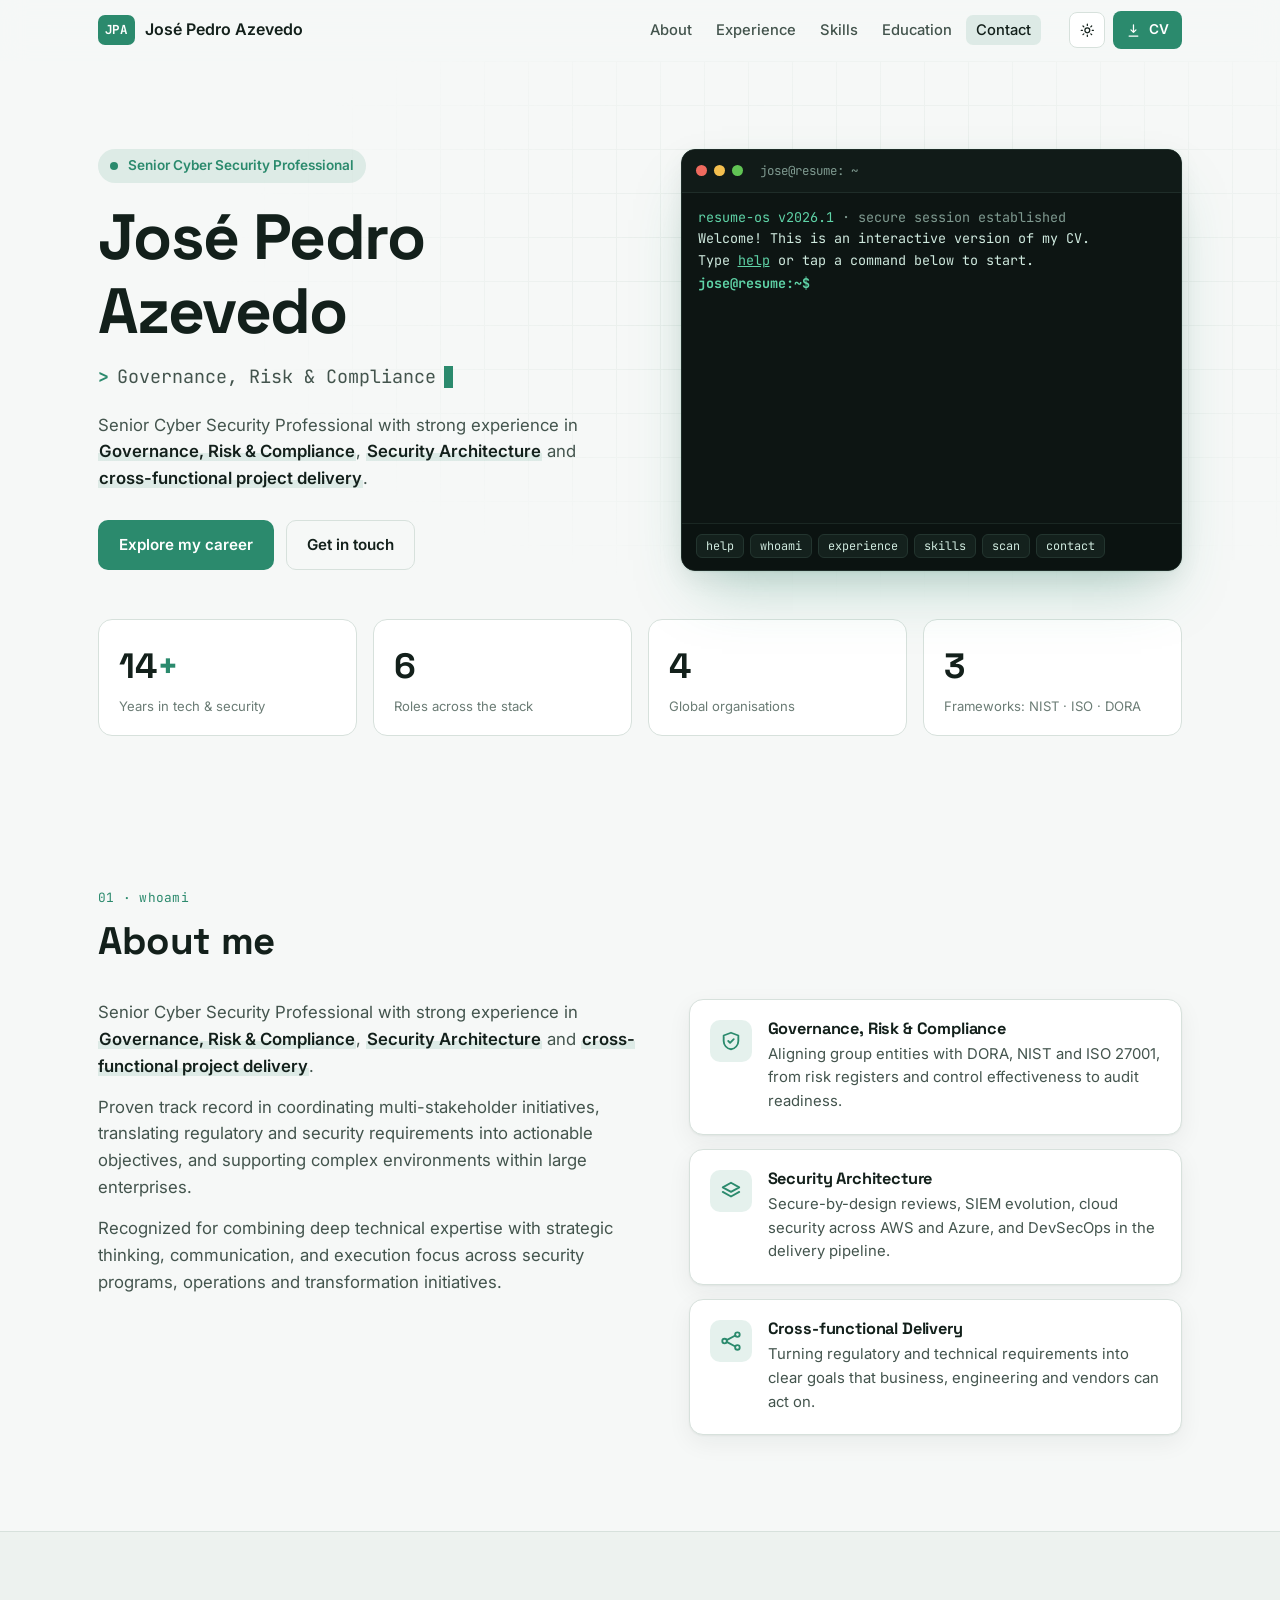
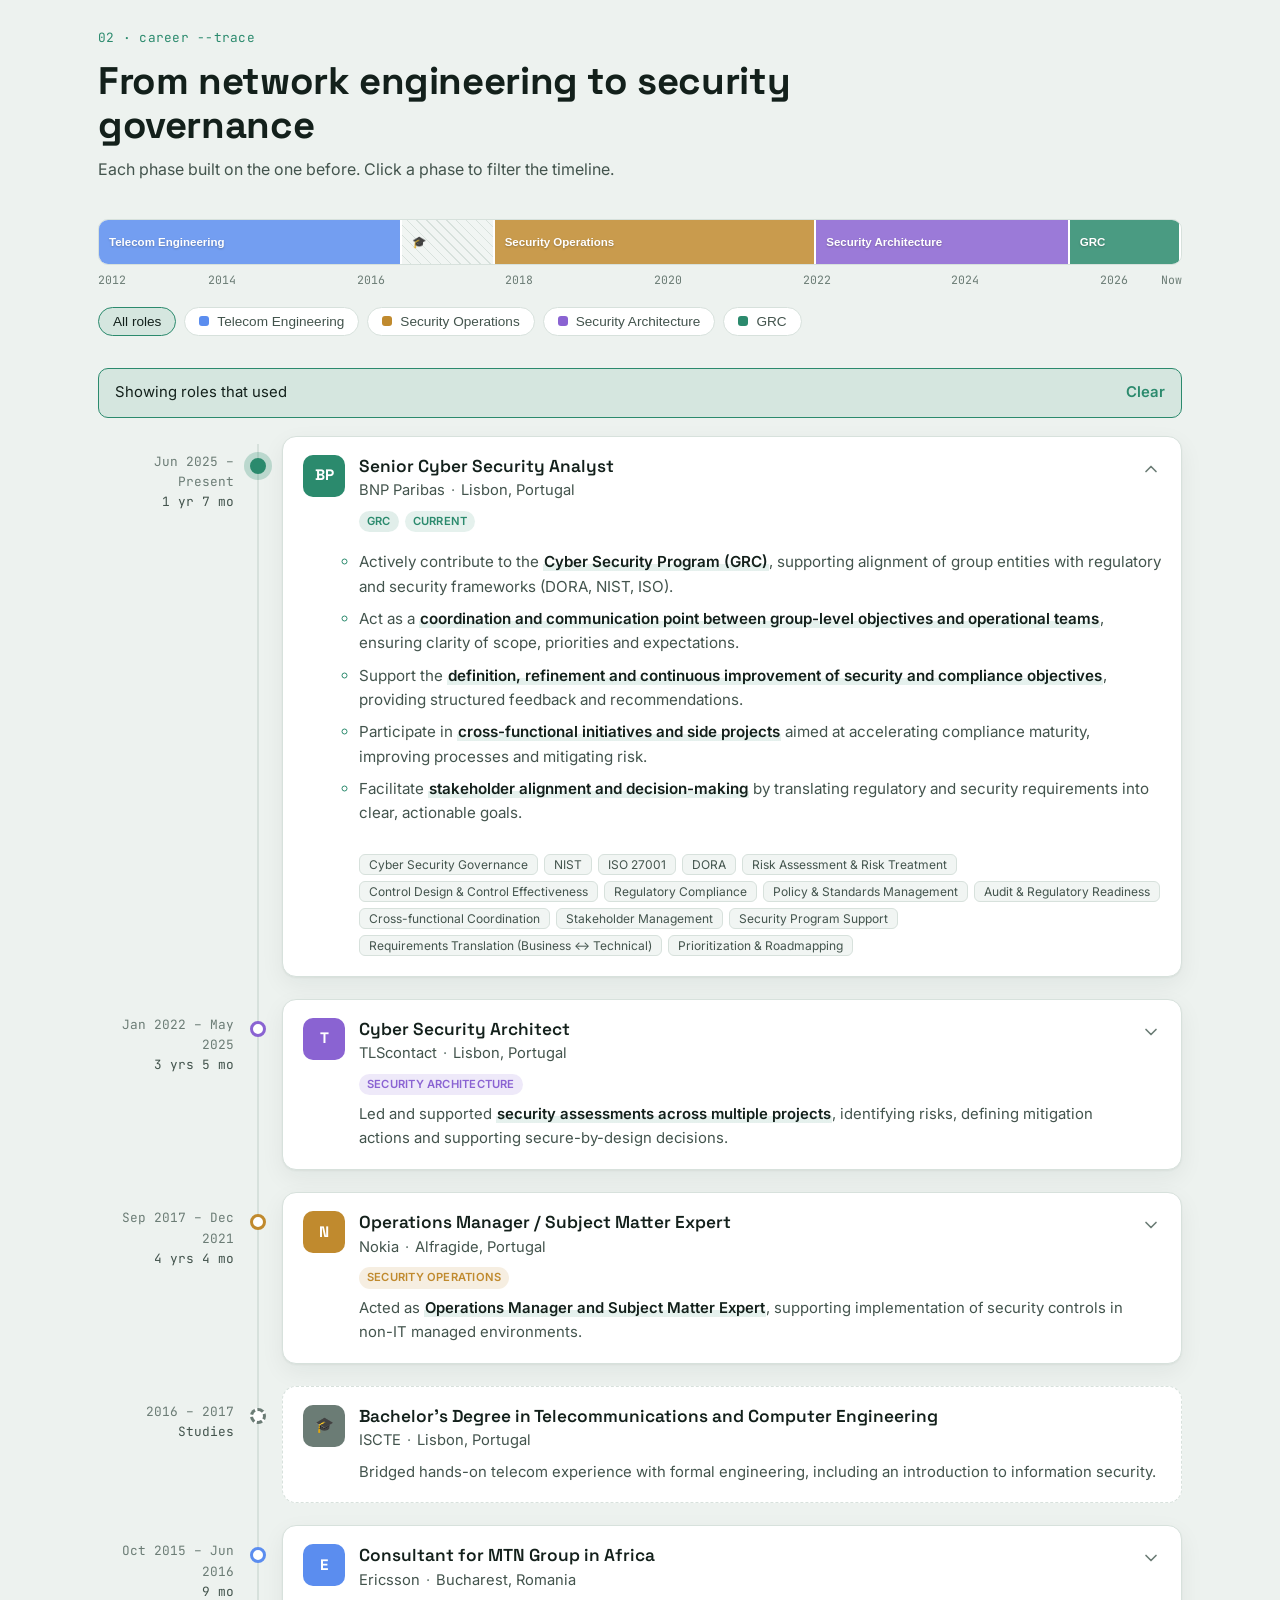
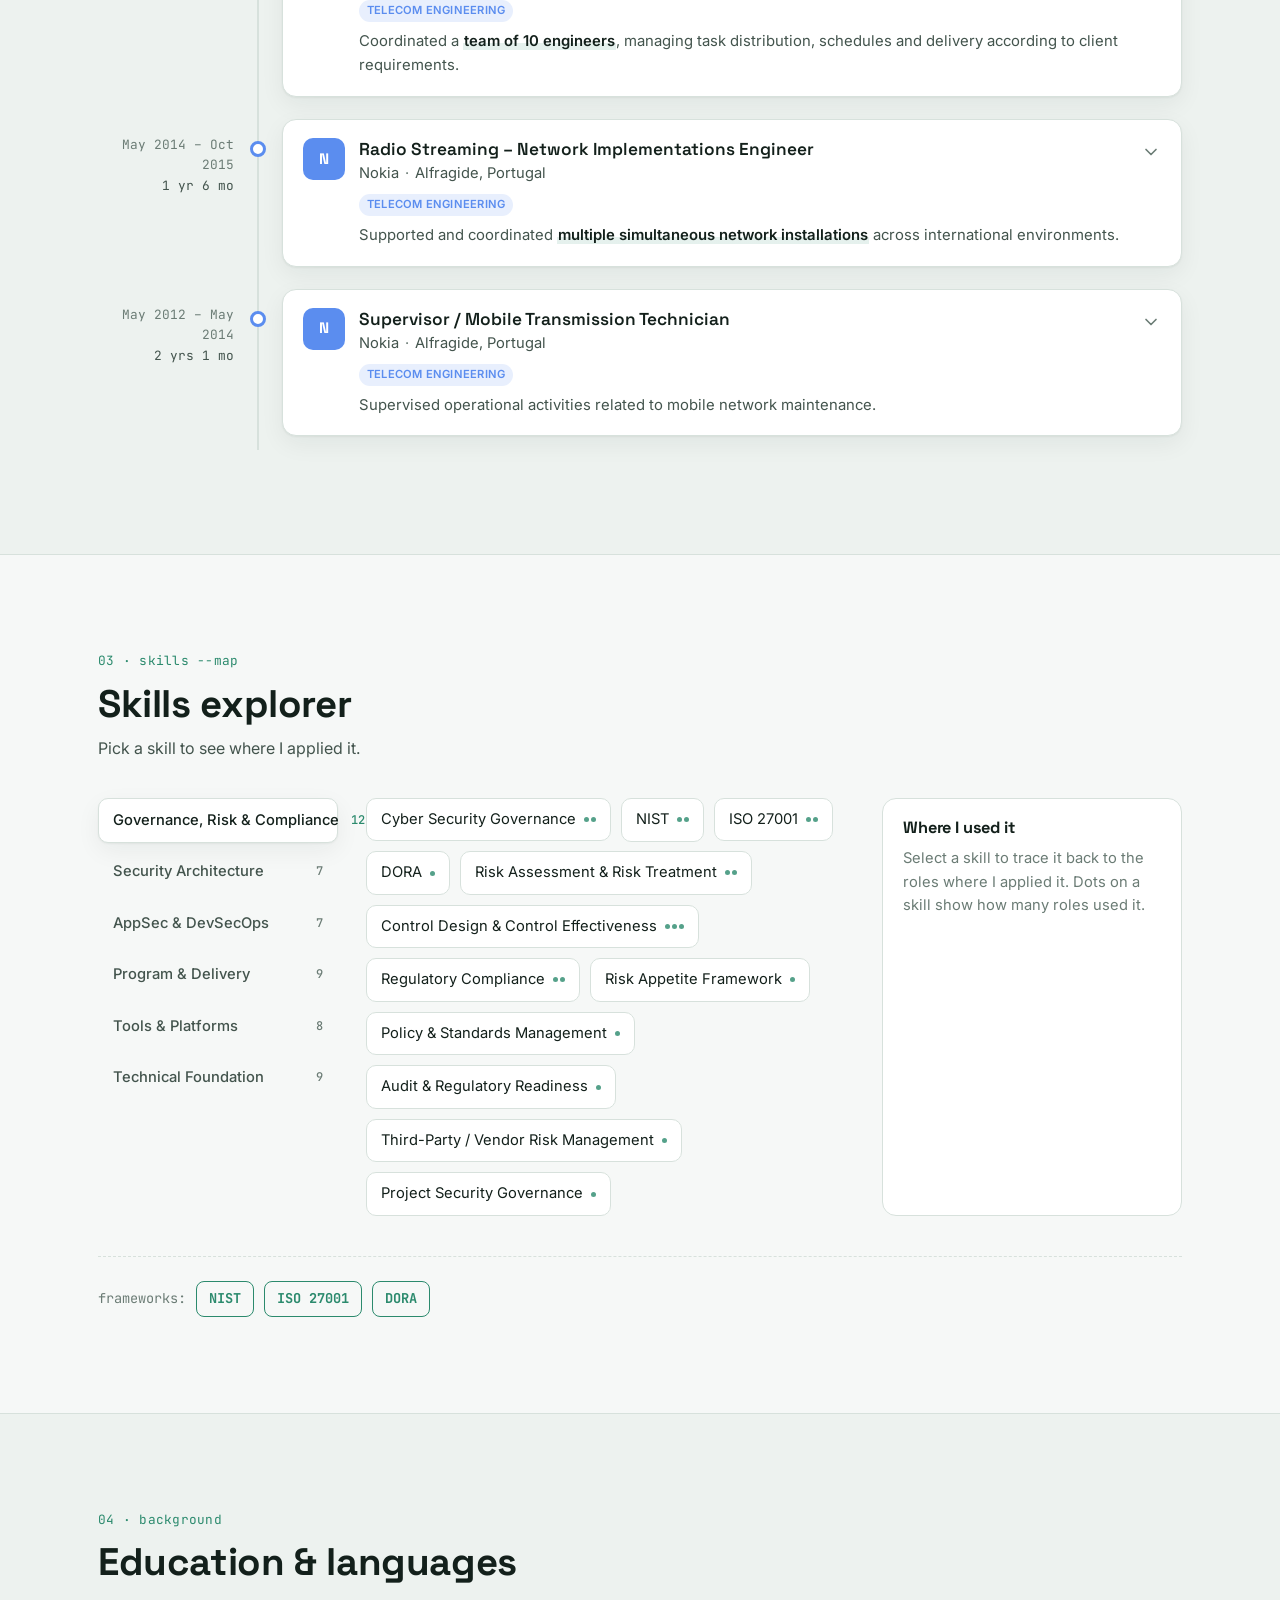
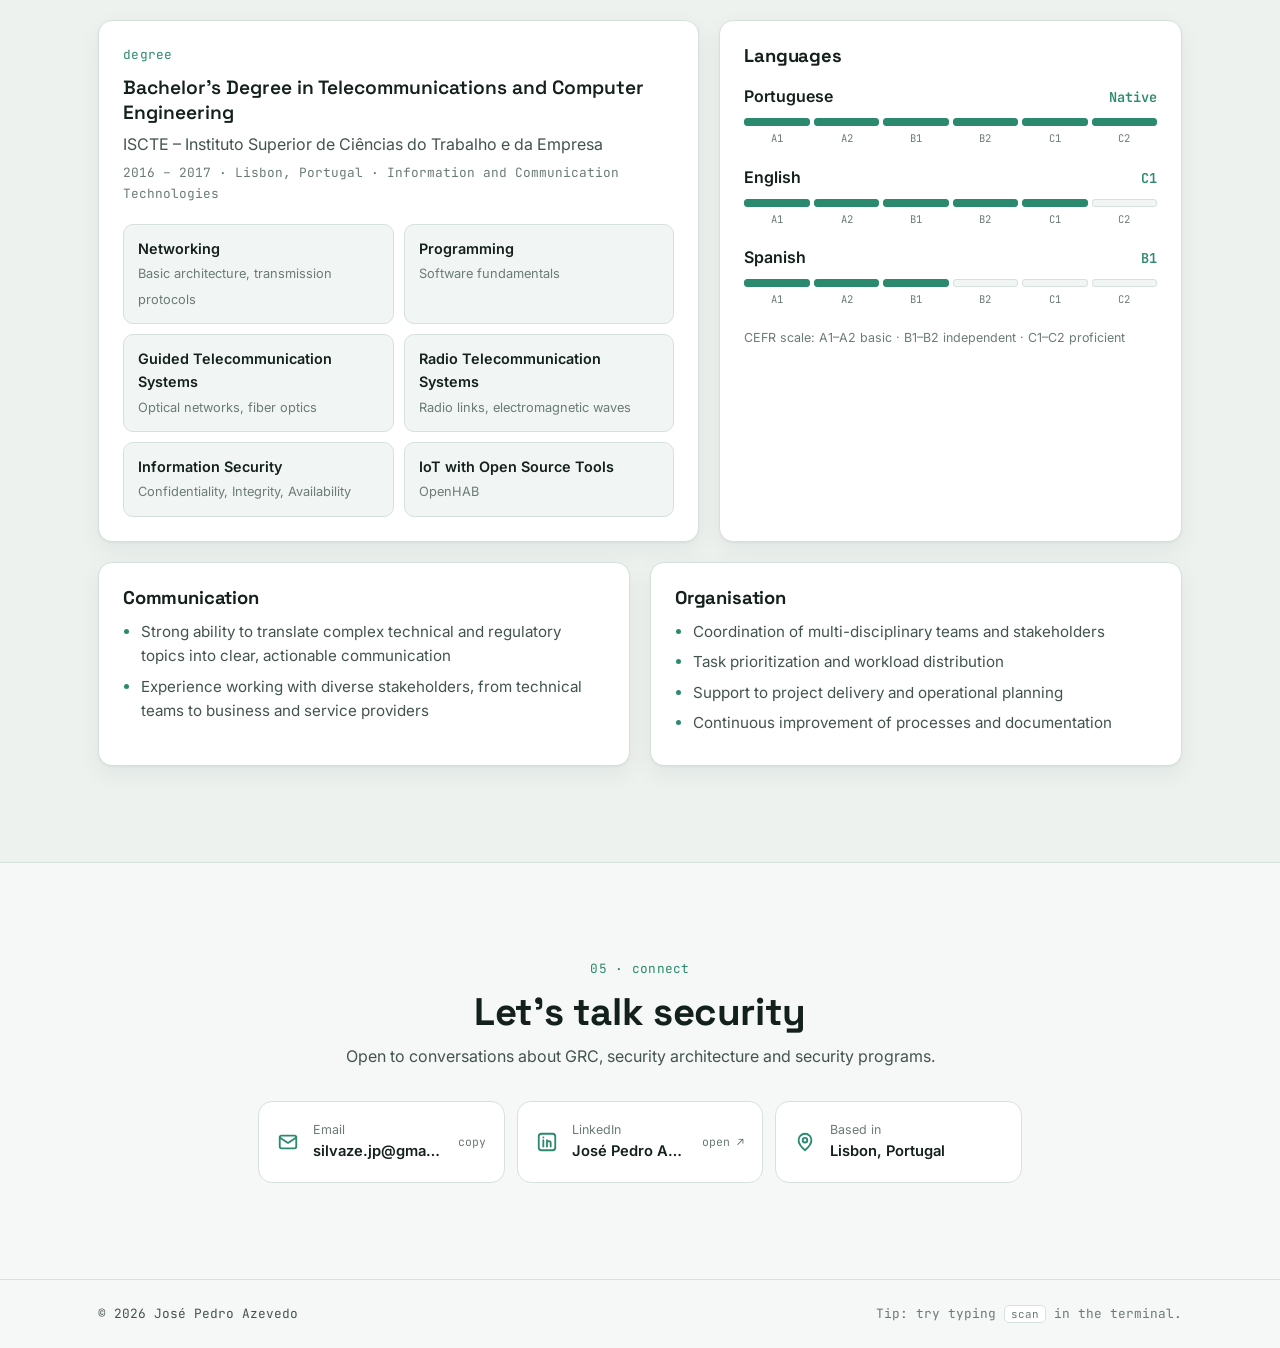
==== index.html @ 3eedebfe "Interactive online resume" ====
<!doctype html>
<html lang="en">
<head>
  <meta charset="utf-8">
  <meta name="viewport" content="width=device-width, initial-scale=1">
  <title>José Pedro Azevedo · Cyber Security</title>
  <meta name="description" content="José Pedro Azevedo – Senior Cyber Security Professional specialising in Governance, Risk & Compliance, Security Architecture and cross-functional delivery.">
  <link rel="icon" href="data:image/svg+xml,%3Csvg xmlns='http://www.w3.org/2000/svg' viewBox='0 0 32 32'%3E%3Cpath d='M16 2 4 7v8c0 7.5 5 13.5 12 15 7-1.5 12-7.5 12-15V7z' fill='%233b9e80'/%3E%3Cpath d='m11 16 3.5 3.5L21 13' stroke='%23fff' stroke-width='2.5' fill='none' stroke-linecap='round' stroke-linejoin='round'/%3E%3C/svg%3E">
  <link rel="preconnect" href="https://fonts.googleapis.com">
  <link rel="preconnect" href="https://fonts.gstatic.com" crossorigin>
  <link href="https://fonts.googleapis.com/css2?family=Inter:wght@400;500;600;700&family=JetBrains+Mono:wght@400;500;700&family=Space+Grotesk:wght@500;600;700&display=swap" rel="stylesheet">
  <link rel="stylesheet" href="css/styles.css">
  <script>
    // Apply saved theme before paint to avoid a flash
    try { const t = localStorage.getItem("theme"); if (t) document.documentElement.dataset.theme = t; } catch (e) {}
  </script>
</head>
<body>
  <a class="skip-link" href="#main">Skip to content</a>

  <header class="nav" id="top">
    <div class="container nav-inner">
      <a class="brand" href="#top" aria-label="Back to top">
        <span class="brand-mark" aria-hidden="true">JPA</span>
        <span class="brand-text">José Pedro Azevedo</span>
      </a>
      <nav aria-label="Sections">
        <ul class="nav-links">
          <li><a href="#about">About</a></li>
          <li><a href="#experience">Experience</a></li>
          <li><a href="#skills">Skills</a></li>
          <li><a href="#education">Education</a></li>
          <li><a href="#contact">Contact</a></li>
        </ul>
      </nav>
      <div class="nav-actions">
        <button class="icon-btn" id="theme-toggle" type="button" aria-label="Toggle light and dark theme">
          <svg class="i-sun" viewBox="0 0 24 24" aria-hidden="true"><circle cx="12" cy="12" r="4"/><path d="M12 2v2M12 20v2M4.9 4.9l1.4 1.4M17.7 17.7l1.4 1.4M2 12h2M20 12h2M4.9 19.1l1.4-1.4M17.7 6.3l1.4-1.4"/></svg>
          <svg class="i-moon" viewBox="0 0 24 24" aria-hidden="true"><path d="M21 12.8A9 9 0 1 1 11.2 3a7 7 0 0 0 9.8 9.8z"/></svg>
        </button>
        <a class="btn btn-small" id="cv-download" href="#" download>
          <svg viewBox="0 0 24 24" aria-hidden="true"><path d="M12 3v12m0 0-4-4m4 4 4-4M5 21h14"/></svg>
          <span>CV</span>
        </a>
      </div>
    </div>
  </header>

  <main id="main">
    <!-- HERO -->
    <section class="hero">
      <div class="grid-bg" aria-hidden="true"></div>
      <div class="container hero-inner">
        <div class="hero-copy">
          <p class="eyebrow"><span class="status-dot" aria-hidden="true"></span><span id="hero-title"></span></p>
          <h1 id="hero-name"></h1>
          <p class="hero-roles mono" aria-live="polite">
            <span class="prompt" aria-hidden="true">&gt;</span>
            <span id="typed-role"></span><span class="caret" aria-hidden="true"></span>
          </p>
          <p class="hero-lede" id="hero-lede"></p>
          <div class="hero-ctas">
            <a class="btn" href="#experience">Explore my career</a>
            <a class="btn btn-ghost" href="#contact">Get in touch</a>
          </div>
        </div>

        <div class="terminal" id="terminal" aria-label="Interactive resume terminal">
          <div class="terminal-bar">
            <span class="dot red"></span><span class="dot amber"></span><span class="dot green"></span>
            <span class="terminal-title mono">jose@resume: ~</span>
          </div>
          <div class="terminal-body mono" id="terminal-body" tabindex="0">
            <div id="terminal-output" aria-live="polite"></div>
            <form class="terminal-input-row" id="terminal-form" autocomplete="off">
              <label class="prompt" for="terminal-input">jose@resume:~$</label>
              <input id="terminal-input" type="text" spellcheck="false" autocapitalize="off" aria-label="Terminal command">
            </form>
          </div>
          <div class="terminal-hints" id="terminal-hints" aria-label="Suggested commands"></div>
        </div>
      </div>

      <div class="container">
        <dl class="stats" id="stats"></dl>
      </div>
    </section>

    <!-- ABOUT -->
    <section class="section" id="about">
      <div class="container">
        <header class="section-head reveal">
          <p class="section-kicker mono">01 · whoami</p>
          <h2>About me</h2>
        </header>
        <div class="about-grid">
          <div class="about-text reveal" id="about-text"></div>
          <div class="pillars" id="pillars"></div>
        </div>
      </div>
    </section>

    <!-- EXPERIENCE -->
    <section class="section section-alt" id="experience">
      <div class="container">
        <header class="section-head reveal">
          <p class="section-kicker mono">02 · career --trace</p>
          <h2>From network engineering to security governance</h2>
          <p class="section-sub">Each phase built on the one before. Click a phase to filter the timeline.</p>
        </header>

        <div class="trajectory reveal" id="trajectory">
          <div class="trajectory-track" id="trajectory-track"></div>
          <div class="trajectory-axis mono" id="trajectory-axis"></div>
          <div class="phase-filters" id="phase-filters" role="toolbar" aria-label="Filter by career phase"></div>
        </div>

        <div class="skill-banner" id="skill-banner" hidden>
          <span>Showing roles that used <strong id="skill-banner-name"></strong></span>
          <button type="button" class="link-btn" id="skill-banner-clear">Clear</button>
        </div>

        <ol class="timeline" id="timeline"></ol>
      </div>
    </section>

    <!-- SKILLS -->
    <section class="section" id="skills">
      <div class="container">
        <header class="section-head reveal">
          <p class="section-kicker mono">03 · skills --map</p>
          <h2>Skills explorer</h2>
          <p class="section-sub">Pick a skill to see where I applied it.</p>
        </header>

        <div class="skills-layout">
          <div class="skill-tabs" id="skill-tabs" role="tablist" aria-label="Skill categories"></div>
          <div class="skill-panel">
            <div class="skill-chips" id="skill-chips" role="tabpanel"></div>
            <aside class="skill-detail" id="skill-detail" aria-live="polite"></aside>
          </div>
        </div>

        <div class="frameworks reveal" aria-label="Frameworks">
          <span class="mono muted">frameworks:</span>
          <span class="fw">NIST</span><span class="fw">ISO 27001</span><span class="fw">DORA</span>
        </div>
      </div>
    </section>

    <!-- EDUCATION + LANGUAGES -->
    <section class="section section-alt" id="education">
      <div class="container">
        <header class="section-head reveal">
          <p class="section-kicker mono">04 · background</p>
          <h2>Education &amp; languages</h2>
        </header>
        <div class="edu-grid">
          <article class="card edu-card reveal" id="edu-card"></article>
          <article class="card reveal">
            <h3>Languages</h3>
            <div id="languages"></div>
            <p class="cefr-note muted">CEFR scale: A1–A2 basic · B1–B2 independent · C1–C2 proficient</p>
          </article>
        </div>
        <div class="soft-grid" id="soft-skills"></div>
      </div>
    </section>

    <!-- CONTACT -->
    <section class="section contact" id="contact">
      <div class="container contact-inner reveal">
        <p class="section-kicker mono">05 · connect</p>
        <h2>Let's talk security</h2>
        <p class="section-sub">Open to conversations about GRC, security architecture and security programs.</p>
        <div class="contact-actions">
          <button type="button" class="contact-card" id="copy-email">
            <svg viewBox="0 0 24 24" aria-hidden="true"><rect x="3" y="5" width="18" height="14" rx="2"/><path d="m3 7 9 6 9-6"/></svg>
            <span><span class="contact-label">Email</span><span class="contact-value" id="email-value"></span></span>
            <span class="contact-hint mono" id="copy-hint">copy</span>
          </button>
          <a class="contact-card" id="linkedin-link" target="_blank" rel="noopener">
            <svg viewBox="0 0 24 24" aria-hidden="true"><rect x="3" y="3" width="18" height="18" rx="3"/><path d="M8 10v7M8 7v.01M12 17v-4a2 2 0 0 1 4 0v4M12 10v7"/></svg>
            <span><span class="contact-label">LinkedIn</span><span class="contact-value">José Pedro Azevedo</span></span>
            <span class="contact-hint mono">open ↗</span>
          </a>
          <div class="contact-card static">
            <svg viewBox="0 0 24 24" aria-hidden="true"><path d="M12 21s-7-6.2-7-11a7 7 0 0 1 14 0c0 4.8-7 11-7 11z"/><circle cx="12" cy="10" r="2.5"/></svg>
            <span><span class="contact-label">Based in</span><span class="contact-value" id="location-value"></span></span>
          </div>
        </div>
      </div>
    </section>
  </main>

  <footer class="footer">
    <div class="container footer-inner mono">
      <span>© <span id="year"></span> José Pedro Azevedo</span>
      <span class="muted">Tip: try typing <kbd>scan</kbd> in the terminal.</span>
    </div>
  </footer>

  <script src="js/data.js"></script>
  <script src="js/app.js"></script>
</body>
</html>
---- css/styles.css ----
/* ---------- Tokens ---------- */
:root {
  --bg: #f6f8f7;
  --bg-alt: #edf2ef;
  --surface: #ffffff;
  --surface-2: #f1f5f3;
  --border: #d7e1dc;
  --text: #13201b;
  --text-2: #43544d;
  --muted: #6b7c75;
  --accent: #2b8a6d;
  --accent-strong: #0d5942;
  --accent-soft: rgba(43, 138, 109, 0.12);
  --accent-glow: rgba(43, 138, 109, 0.28);
  --term-bg: #0d1513;
  --term-text: #cfe9de;
  --term-muted: #7f9a90;
  --term-accent: #5fd3a7;
  --phase-telecom: #5b8def;
  --phase-secops: #c08a2e;
  --phase-arch: #8a63d2;
  --phase-grc: #2b8a6d;
  --shadow: 0 1px 2px rgba(16, 32, 26, 0.05), 0 8px 24px rgba(16, 32, 26, 0.06);
  --radius: 14px;
  --font-sans: "Inter", system-ui, -apple-system, "Segoe UI", sans-serif;
  --font-display: "Space Grotesk", var(--font-sans);
  --font-mono: "JetBrains Mono", ui-monospace, "Cascadia Code", Consolas, monospace;
  color-scheme: light;
}

@media (prefers-color-scheme: dark) {
  :root:not([data-theme="light"]) {
    --bg: #0a100e;
    --bg-alt: #0e1613;
    --surface: #121c19;
    --surface-2: #17231f;
    --border: #22332d;
    --text: #e6f0ec;
    --text-2: #b3c4bd;
    --muted: #7d918a;
    --accent: #4cc497;
    --accent-strong: #7fe0bb;
    --accent-soft: rgba(76, 196, 151, 0.12);
    --accent-glow: rgba(76, 196, 151, 0.3);
    --term-bg: #070c0b;
    --phase-telecom: #6f9cf5;
    --phase-secops: #e0a94a;
    --phase-arch: #a585e6;
    --phase-grc: #4cc497;
    --shadow: 0 1px 2px rgba(0, 0, 0, 0.3), 0 12px 32px rgba(0, 0, 0, 0.35);
    color-scheme: dark;
  }
}

:root[data-theme="dark"] {
  --bg: #0a100e;
  --bg-alt: #0e1613;
  --surface: #121c19;
  --surface-2: #17231f;
  --border: #22332d;
  --text: #e6f0ec;
  --text-2: #b3c4bd;
  --muted: #7d918a;
  --accent: #4cc497;
  --accent-strong: #7fe0bb;
  --accent-soft: rgba(76, 196, 151, 0.12);
  --accent-glow: rgba(76, 196, 151, 0.3);
  --term-bg: #070c0b;
  --phase-telecom: #6f9cf5;
  --phase-secops: #e0a94a;
  --phase-arch: #a585e6;
  --phase-grc: #4cc497;
  --shadow: 0 1px 2px rgba(0, 0, 0, 0.3), 0 12px 32px rgba(0, 0, 0, 0.35);
  color-scheme: dark;
}

/* ---------- Base ---------- */
*, *::before, *::after { box-sizing: border-box; }
html { scroll-behavior: smooth; scroll-padding-top: 72px; }
body {
  margin: 0;
  background: var(--bg);
  color: var(--text);
  font-family: var(--font-sans);
  font-size: 16px;
  line-height: 1.6;
  -webkit-font-smoothing: antialiased;
  overflow-x: hidden;
}
h1, h2, h3 { font-family: var(--font-display); line-height: 1.15; margin: 0; letter-spacing: -0.01em; }
h2 { font-size: clamp(1.7rem, 3.2vw, 2.4rem); }
h3 { font-size: 1.15rem; }
p { margin: 0; }
a { color: var(--accent); text-decoration: none; }
a:hover { text-decoration: underline; }
svg { width: 1.1em; height: 1.1em; fill: none; stroke: currentColor; stroke-width: 2; stroke-linecap: round; stroke-linejoin: round; flex-shrink: 0; }
strong, mark.hl { color: var(--text); font-weight: 600; }
mark.hl { background: linear-gradient(transparent 62%, var(--accent-soft) 62%); padding: 0 1px; }
.mono { font-family: var(--font-mono); }
.muted { color: var(--muted); }
kbd { font-family: var(--font-mono); font-size: 0.85em; padding: 1px 6px; border: 1px solid var(--border); border-radius: 5px; background: var(--surface); }
:focus-visible { outline: 2px solid var(--accent); outline-offset: 2px; border-radius: 6px; }

.container { width: 100%; max-width: 1140px; margin: 0 auto; padding: 0 16px; }
@media (min-width: 640px) { .container { padding: 0 28px; } }

.skip-link { position: absolute; left: -999px; top: 8px; background: var(--accent); color: #fff; padding: 8px 12px; border-radius: 8px; z-index: 100; }
.skip-link:focus { left: 8px; }

/* ---------- Buttons ---------- */
.btn {
  display: inline-flex; align-items: center; gap: 8px;
  padding: 12px 20px; border-radius: 10px;
  background: var(--accent); color: #fff; font-weight: 600; font-size: 0.95rem;
  border: 1px solid transparent; cursor: pointer;
  transition: transform 0.15s ease, box-shadow 0.2s ease, background 0.2s;
}
:root[data-theme="dark"] .btn:not(.btn-ghost) { color: #06120d; }
@media (prefers-color-scheme: dark) { :root:not([data-theme="light"]) .btn:not(.btn-ghost) { color: #06120d; } }
.btn:hover { text-decoration: none; transform: translateY(-1px); box-shadow: 0 6px 20px var(--accent-glow); }
.btn-ghost { background: transparent; color: var(--text); border-color: var(--border); }
.btn-ghost:hover { border-color: var(--accent); box-shadow: none; }
.btn-small { padding: 7px 12px; font-size: 0.85rem; border-radius: 8px; }
.icon-btn {
  display: grid; place-items: center; width: 36px; height: 36px;
  border-radius: 8px; border: 1px solid var(--border); background: var(--surface); color: var(--text); cursor: pointer;
}
.icon-btn:hover { border-color: var(--accent); }
.i-moon { display: none; }
:root[data-theme="dark"] .i-sun { display: none; }
:root[data-theme="dark"] .i-moon { display: block; }
@media (prefers-color-scheme: dark) {
  :root:not([data-theme="light"]) .i-sun { display: none; }
  :root:not([data-theme="light"]) .i-moon { display: block; }
}
.link-btn { background: none; border: 0; color: var(--accent); font: inherit; font-weight: 600; cursor: pointer; padding: 0; }

/* ---------- Nav ---------- */
.nav {
  position: sticky; top: 0; z-index: 50;
  background: color-mix(in srgb, var(--bg) 82%, transparent);
  backdrop-filter: saturate(160%) blur(12px);
  border-bottom: 1px solid transparent;
  transition: border-color 0.2s;
}
.nav.scrolled { border-bottom-color: var(--border); }
.nav-inner { display: flex; align-items: center; gap: 20px; height: 60px; }
.brand { display: flex; align-items: center; gap: 10px; color: var(--text); font-weight: 600; }
.brand:hover { text-decoration: none; }
.brand-mark {
  font-family: var(--font-mono); font-size: 0.78rem; font-weight: 700;
  padding: 5px 7px; border-radius: 7px; background: var(--accent); color: #fff; letter-spacing: 0.04em;
}
.brand-text { display: none; }
@media (min-width: 1000px) { .brand-text { display: inline; } }
nav { margin-left: auto; }
.nav-links { display: none; list-style: none; margin: 0; padding: 0; gap: 4px; }
@media (min-width: 760px) { .nav-links { display: flex; } }
.nav-links a { color: var(--text-2); padding: 6px 10px; border-radius: 7px; font-size: 0.92rem; font-weight: 500; }
.nav-links a:hover, .nav-links a.active { color: var(--text); background: var(--accent-soft); text-decoration: none; }
.nav-actions { display: flex; gap: 8px; align-items: center; margin-left: auto; }
@media (min-width: 760px) { .nav-actions { margin-left: 8px; } }

/* ---------- Hero ---------- */
.hero { position: relative; padding: 56px 0 40px; overflow: hidden; }
@media (min-width: 900px) { .hero { padding: 88px 0 56px; } }
.grid-bg {
  position: absolute; inset: 0; pointer-events: none;
  background-image:
    linear-gradient(var(--border) 1px, transparent 1px),
    linear-gradient(90deg, var(--border) 1px, transparent 1px);
  background-size: 44px 44px;
  mask-image: radial-gradient(ellipse 70% 60% at 70% 30%, #000 10%, transparent 75%);
  -webkit-mask-image: radial-gradient(ellipse 70% 60% at 70% 30%, #000 10%, transparent 75%);
  opacity: 0.55;
}
.hero-inner { position: relative; display: grid; gap: 40px; align-items: center; }
@media (min-width: 960px) { .hero-inner { grid-template-columns: 1.05fr 1fr; gap: 56px; } }
.eyebrow {
  display: inline-flex; align-items: center; gap: 10px;
  font-size: 0.85rem; font-weight: 600; color: var(--accent);
  padding: 6px 12px; border-radius: 999px; background: var(--accent-soft);
}
.status-dot { width: 8px; height: 8px; border-radius: 50%; background: var(--accent); box-shadow: 0 0 0 0 var(--accent-glow); animation: pulse 2s infinite; }
@keyframes pulse { 0% { box-shadow: 0 0 0 0 var(--accent-glow); } 70% { box-shadow: 0 0 0 10px transparent; } 100% { box-shadow: 0 0 0 0 transparent; } }
.hero h1 { font-size: clamp(2.4rem, 6vw, 4rem); margin: 18px 0 12px; letter-spacing: -0.025em; }
.hero-roles { font-size: clamp(0.95rem, 2vw, 1.15rem); color: var(--text-2); min-height: 1.8em; display: flex; align-items: center; gap: 8px; }
.prompt { color: var(--accent); font-weight: 700; }
.caret { display: inline-block; width: 9px; height: 1.15em; background: var(--accent); animation: blink 1s steps(1) infinite; vertical-align: text-bottom; }
@keyframes blink { 50% { opacity: 0; } }
.hero-lede { margin-top: 18px; font-size: 1.05rem; color: var(--text-2); max-width: 56ch; }
.hero-ctas { display: flex; flex-wrap: wrap; gap: 12px; margin-top: 28px; }

/* ---------- Terminal ---------- */
.terminal {
  background: var(--term-bg); border-radius: var(--radius);
  border: 1px solid #1f2d29; box-shadow: var(--shadow), 0 0 0 1px rgba(95, 211, 167, 0.04), 0 30px 60px -20px rgba(43, 138, 109, 0.35);
  overflow: hidden; min-width: 0;
}
.terminal-bar { display: flex; align-items: center; gap: 7px; padding: 11px 14px; background: #111b18; border-bottom: 1px solid #1f2d29; }
.dot { width: 11px; height: 11px; border-radius: 50%; }
.dot.red { background: #ef6a5e; } .dot.amber { background: #f4bf4f; } .dot.green { background: #61c454; }
.terminal-title { margin-left: 10px; font-size: 0.78rem; color: var(--term-muted); }
.terminal-body {
  height: 330px; overflow-y: auto; padding: 14px 16px; font-size: 0.84rem; line-height: 1.6;
  color: var(--term-text); cursor: text; scrollbar-width: thin; scrollbar-color: #2a3c36 transparent;
}
.terminal-body:focus { outline: none; }
.terminal-body .line { white-space: pre-wrap; word-break: break-word; }
.terminal-body .cmd { color: #fff; }
.terminal-body .cmd .prompt { color: var(--term-accent); margin-right: 8px; }
.terminal-body .t-accent { color: var(--term-accent); }
.terminal-body .t-muted { color: var(--term-muted); }
.terminal-body .t-warn { color: #f4bf4f; }
.terminal-body .t-err { color: #ef6a5e; }
.terminal-body .t-link { color: var(--term-accent); text-decoration: underline; cursor: pointer; }
.terminal-input-row { display: flex; align-items: center; gap: 8px; margin-top: 2px; }
.terminal-input-row .prompt { color: var(--term-accent); white-space: nowrap; }
.terminal-input-row input {
  flex: 1; min-width: 0; background: transparent; border: 0; outline: 0;
  color: #fff; font: inherit; caret-color: var(--term-accent); padding: 0;
}
.terminal-hints { display: flex; flex-wrap: wrap; gap: 6px; padding: 10px 14px 12px; border-top: 1px solid #1a2723; background: #0b1311; }
.hint {
  font-family: var(--font-mono); font-size: 0.74rem; color: var(--term-text);
  background: #14211d; border: 1px solid #23352f; border-radius: 6px; padding: 3px 9px; cursor: pointer;
}
.hint:hover { border-color: var(--term-accent); color: #fff; }

/* ---------- Stats ---------- */
.stats { display: grid; grid-template-columns: repeat(2, 1fr); gap: 12px; margin: 48px 0 0; }
@media (min-width: 760px) { .stats { grid-template-columns: repeat(4, 1fr); gap: 16px; } }
.stat { background: var(--surface); border: 1px solid var(--border); border-radius: var(--radius); padding: 18px 20px; }
.stat dt { font-size: 0.82rem; color: var(--muted); order: 2; }
.stat dd { margin: 0 0 2px; font-family: var(--font-display); font-weight: 700; font-size: clamp(1.7rem, 3.4vw, 2.2rem); color: var(--text); }
.stat dd span.unit { color: var(--accent); }
.stat { display: flex; flex-direction: column; }

/* ---------- Sections ---------- */
.section { padding: 72px 0; }
@media (min-width: 900px) { .section { padding: 96px 0; } }
.section-alt { background: var(--bg-alt); border-top: 1px solid var(--border); border-bottom: 1px solid var(--border); }
.section-head { margin-bottom: 36px; max-width: 720px; }
.section-kicker { font-size: 0.8rem; color: var(--accent); margin-bottom: 10px; letter-spacing: 0.02em; }
.section-sub { color: var(--text-2); margin-top: 10px; }
.card { background: var(--surface); border: 1px solid var(--border); border-radius: var(--radius); padding: 24px; box-shadow: var(--shadow); }

/* ---------- About ---------- */
.about-grid { display: grid; gap: 32px; }
@media (min-width: 900px) { .about-grid { grid-template-columns: 1.1fr 1fr; gap: 48px; } }
.about-text p { color: var(--text-2); font-size: 1.05rem; }
.about-text p + p { margin-top: 14px; }
.pillars { display: grid; gap: 14px; }
.pillar { display: flex; gap: 16px; padding: 20px; }
.pillar-icon { width: 42px; height: 42px; border-radius: 10px; display: grid; place-items: center; background: var(--accent-soft); color: var(--accent); flex-shrink: 0; }
.pillar-icon svg { width: 22px; height: 22px; }
.pillar h3 { font-size: 1.02rem; margin-bottom: 4px; }
.pillar p { color: var(--text-2); font-size: 0.93rem; }

/* ---------- Trajectory ---------- */
.trajectory { margin-bottom: 32px; }
.trajectory-track {
  position: relative; height: 46px; border-radius: 10px; background: var(--surface);
  border: 1px solid var(--border); overflow: hidden;
}
.seg {
  position: absolute; top: 0; bottom: 0; border: 0; padding: 0; cursor: pointer;
  background: var(--seg-color); opacity: 0.85; transition: opacity 0.2s, filter 0.2s;
  border-right: 2px solid var(--surface);
}
.seg:hover, .seg:focus-visible { opacity: 1; filter: brightness(1.08); }
.seg.dim { opacity: 0.22; }
.seg-label {
  position: absolute; left: 10px; top: 50%; transform: translateY(-50%);
  font-size: 0.72rem; font-weight: 600; color: #fff; white-space: nowrap; pointer-events: none;
  text-shadow: 0 1px 2px rgba(0, 0, 0, 0.3);
}
.seg.gap { background: repeating-linear-gradient(45deg, var(--surface-2), var(--surface-2) 6px, var(--border) 6px, var(--border) 7px); opacity: 1; cursor: default; }
.seg.gap .seg-label { color: var(--muted); text-shadow: none; }
.trajectory-axis { position: relative; height: 22px; font-size: 0.72rem; color: var(--muted); margin-top: 6px; }
.trajectory-axis span { position: absolute; transform: translateX(-50%); }
.trajectory-axis span:first-child { transform: none; }
.trajectory-axis span:last-child { transform: translateX(-100%); }
.phase-filters { display: flex; flex-wrap: wrap; gap: 8px; margin-top: 14px; }
.chip {
  display: inline-flex; align-items: center; gap: 8px;
  font-size: 0.85rem; font-weight: 500; color: var(--text-2);
  background: var(--surface); border: 1px solid var(--border); border-radius: 999px; padding: 6px 14px; cursor: pointer;
  transition: border-color 0.15s, background 0.15s, color 0.15s;
}
.chip:hover { border-color: var(--accent); color: var(--text); }
.chip[aria-pressed="true"] { background: var(--accent-soft); border-color: var(--accent); color: var(--text); }
.chip .swatch { width: 10px; height: 10px; border-radius: 3px; background: var(--seg-color); }

.skill-banner {
  display: flex; align-items: center; justify-content: space-between; gap: 12px; flex-wrap: wrap;
  padding: 12px 16px; border-radius: 10px; margin-bottom: 18px;
  background: var(--accent-soft); border: 1px solid var(--accent); font-size: 0.93rem;
}

/* ---------- Timeline ---------- */
.timeline { list-style: none; margin: 0; padding: 0; position: relative; }
.timeline::before { content: ""; position: absolute; left: 15px; top: 8px; bottom: 8px; width: 2px; background: var(--border); }
@media (min-width: 760px) { .timeline::before { left: 159px; } }
.role { position: relative; display: grid; gap: 6px; padding: 0 0 22px 44px; transition: opacity 0.3s; }
@media (min-width: 760px) { .role { grid-template-columns: 136px 1fr; gap: 48px; padding-left: 0; } }
.role[hidden] { display: none; }
.role.dim { opacity: 0.32; }
.role-node {
  position: absolute; left: 8px; top: 22px; width: 16px; height: 16px; border-radius: 50%;
  background: var(--surface); border: 3px solid var(--seg-color); z-index: 1;
}
@media (min-width: 760px) { .role-node { left: 152px; } }
.role.current .role-node { background: var(--seg-color); box-shadow: 0 0 0 6px color-mix(in srgb, var(--seg-color) 25%, transparent); }
.role-when { padding-top: 16px; font-family: var(--font-mono); font-size: 0.8rem; color: var(--muted); }
@media (min-width: 760px) { .role-when { text-align: right; } }
.role-when .dur { display: block; color: var(--text-2); }
.role-card { padding: 0; overflow: hidden; transition: border-color 0.2s, box-shadow 0.2s, transform 0.2s; }
.role.match .role-card { border-color: var(--accent); box-shadow: 0 0 0 3px var(--accent-soft), var(--shadow); }
.role-head {
  display: flex; align-items: flex-start; gap: 14px; width: 100%; text-align: left;
  background: none; border: 0; padding: 18px 20px; color: inherit; font: inherit; cursor: pointer;
}
.role-logo {
  width: 42px; height: 42px; border-radius: 10px; flex-shrink: 0; display: grid; place-items: center;
  font-family: var(--font-display); font-weight: 700; font-size: 0.95rem; color: #fff; background: var(--seg-color);
}
.role-meta { flex: 1; min-width: 0; }
.role-title { font-family: var(--font-display); font-weight: 600; font-size: 1.08rem; line-height: 1.3; }
.role-company { color: var(--text-2); font-size: 0.92rem; margin-top: 2px; }
.role-company .sep { color: var(--muted); margin: 0 6px; }
.badge {
  display: inline-block; font-size: 0.7rem; font-weight: 600; letter-spacing: 0.02em; text-transform: uppercase;
  padding: 2px 8px; border-radius: 999px; margin-top: 8px;
  color: var(--seg-color); background: color-mix(in srgb, var(--seg-color) 14%, transparent);
}
.badge.now { color: var(--accent); background: var(--accent-soft); margin-left: 6px; }
.role-preview { color: var(--text-2); font-size: 0.93rem; margin-top: 8px; }
.chev { margin-top: 4px; color: var(--muted); transition: transform 0.25s; width: 20px; height: 20px; }
.role-head[aria-expanded="true"] .chev { transform: rotate(180deg); }
.role-head[aria-expanded="true"] .role-preview { display: none; }
.role-body { display: grid; grid-template-rows: 0fr; transition: grid-template-rows 0.3s ease; }
.role-body > div { overflow: hidden; }
.role-head[aria-expanded="true"] + .role-body { grid-template-rows: 1fr; }
.role-body ul { margin: 0; padding: 0 20px 20px 76px; color: var(--text-2); font-size: 0.95rem; }
@media (max-width: 560px) { .role-body ul { padding-left: 38px; } }
.role-body li { margin-bottom: 8px; }
.role-body li::marker { color: var(--seg-color); }
.role-focus { font-family: var(--font-mono); font-size: 0.78rem; color: var(--muted); padding: 0 20px 10px 76px; }
@media (max-width: 560px) { .role-focus { padding-left: 38px; } }
.role-tags { display: flex; flex-wrap: wrap; gap: 6px; padding: 0 20px 20px 76px; }
@media (max-width: 560px) { .role-tags { padding-left: 20px; } }
.tag { font-size: 0.75rem; padding: 2px 9px; border-radius: 6px; background: var(--surface-2); border: 1px solid var(--border); color: var(--text-2); cursor: pointer; font-family: inherit; }
.tag:hover { border-color: var(--accent); color: var(--text); }

.timeline-edu .role-card { border-style: dashed; box-shadow: none; }
.timeline-edu .role-node { border-style: dashed; }

/* ---------- Skills ---------- */
.skills-layout { display: grid; gap: 20px; }
@media (min-width: 900px) { .skills-layout { grid-template-columns: 240px 1fr; gap: 28px; } }
.skill-tabs { display: flex; gap: 6px; overflow-x: auto; padding-bottom: 4px; scrollbar-width: none; }
@media (min-width: 900px) { .skill-tabs { flex-direction: column; overflow: visible; } }
.skill-tab {
  display: flex; justify-content: space-between; align-items: center; gap: 12px;
  text-align: left; white-space: nowrap; font: inherit; font-size: 0.92rem; font-weight: 500;
  padding: 10px 14px; border-radius: 10px; border: 1px solid transparent; background: transparent; color: var(--text-2); cursor: pointer;
}
.skill-tab .count { font-family: var(--font-mono); font-size: 0.75rem; color: var(--muted); }
.skill-tab:hover { background: var(--surface); color: var(--text); }
.skill-tab[aria-selected="true"] { background: var(--surface); border-color: var(--border); color: var(--text); box-shadow: var(--shadow); }
.skill-tab[aria-selected="true"] .count { color: var(--accent); }
.skill-panel { display: grid; gap: 20px; align-content: start; }
@media (min-width: 1100px) { .skill-panel { grid-template-columns: 1fr 300px; } }
.skill-chips { display: flex; flex-wrap: wrap; gap: 10px; align-content: flex-start; }
.skill-chip {
  font: inherit; font-size: 0.92rem; padding: 9px 14px; border-radius: 10px; cursor: pointer;
  background: var(--surface); border: 1px solid var(--border); color: var(--text);
  display: inline-flex; align-items: center; gap: 8px;
  transition: border-color 0.15s, transform 0.15s, background 0.15s;
  animation: chip-in 0.35s both;
}
.skill-chip:hover { border-color: var(--accent); transform: translateY(-1px); }
.skill-chip[aria-pressed="true"] { background: var(--accent); border-color: var(--accent); color: #fff; }
:root[data-theme="dark"] .skill-chip[aria-pressed="true"] { color: #06120d; }
@media (prefers-color-scheme: dark) { :root:not([data-theme="light"]) .skill-chip[aria-pressed="true"] { color: #06120d; } }
.skill-chip .pip { display: flex; gap: 2px; }
.skill-chip .pip i { width: 5px; height: 5px; border-radius: 50%; background: var(--accent); opacity: 0.8; }
.skill-chip[aria-pressed="true"] .pip i { background: currentColor; }
@keyframes chip-in { from { opacity: 0; transform: translateY(6px); } }
.skill-detail { background: var(--surface); border: 1px solid var(--border); border-radius: var(--radius); padding: 20px; min-height: 160px; }
.skill-detail h3 { font-size: 1.02rem; margin-bottom: 10px; }
.skill-detail .empty { color: var(--muted); font-size: 0.92rem; }
.skill-detail ul { list-style: none; margin: 0 0 14px; padding: 0; display: grid; gap: 10px; }
.skill-detail li { display: flex; gap: 10px; align-items: flex-start; font-size: 0.9rem; }
.skill-detail li .mini { width: 10px; height: 10px; border-radius: 3px; background: var(--seg-color); margin-top: 6px; flex-shrink: 0; }
.skill-detail li small { display: block; color: var(--muted); font-family: var(--font-mono); font-size: 0.74rem; }
.frameworks { display: flex; flex-wrap: wrap; align-items: center; gap: 10px; margin-top: 40px; padding-top: 24px; border-top: 1px dashed var(--border); font-size: 0.85rem; }
.fw { font-family: var(--font-mono); font-weight: 700; font-size: 0.85rem; padding: 6px 12px; border-radius: 8px; border: 1px solid var(--accent); color: var(--accent); }

/* ---------- Education & languages ---------- */
.edu-grid { display: grid; gap: 20px; }
@media (min-width: 900px) { .edu-grid { grid-template-columns: 1.3fr 1fr; } }
.edu-card .degree { font-family: var(--font-display); font-size: 1.2rem; font-weight: 600; line-height: 1.3; }
.edu-card .school { color: var(--text-2); margin-top: 6px; }
.edu-card .meta { font-family: var(--font-mono); font-size: 0.8rem; color: var(--muted); margin-top: 6px; }
.modules { display: grid; gap: 10px; margin-top: 20px; }
@media (min-width: 560px) { .modules { grid-template-columns: 1fr 1fr; } }
.module { padding: 12px 14px; border-radius: 10px; background: var(--surface-2); border: 1px solid var(--border); }
.module b { display: block; font-size: 0.9rem; font-weight: 600; }
.module span { font-size: 0.8rem; color: var(--muted); }
.lang { margin-top: 18px; }
.lang-head { display: flex; justify-content: space-between; align-items: baseline; font-weight: 600; }
.lang-head .level { font-family: var(--font-mono); font-size: 0.85rem; color: var(--accent); }
.meter { display: grid; grid-template-columns: repeat(6, 1fr); gap: 4px; margin-top: 8px; }
.meter i { height: 8px; border-radius: 3px; background: var(--surface-2); border: 1px solid var(--border); transition: background 0.5s; }
.meter i.on { background: var(--accent); border-color: var(--accent); }
.meter-labels { display: grid; grid-template-columns: repeat(6, 1fr); gap: 4px; font-family: var(--font-mono); font-size: 0.66rem; color: var(--muted); margin-top: 4px; text-align: center; }
.cefr-note { font-size: 0.78rem; margin-top: 20px; }
.soft-grid { display: grid; gap: 20px; margin-top: 20px; }
@media (min-width: 760px) { .soft-grid { grid-template-columns: 1fr 1fr; } }
.soft-grid ul { margin: 12px 0 0; padding-left: 18px; color: var(--text-2); font-size: 0.95rem; }
.soft-grid li { margin-bottom: 6px; }
.soft-grid li::marker { color: var(--accent); }

/* ---------- Contact ---------- */
.contact-inner { text-align: center; max-width: 820px; }
.contact-inner .section-sub { margin-bottom: 32px; }
.contact-actions { display: grid; gap: 12px; text-align: left; }
@media (min-width: 760px) { .contact-actions { grid-template-columns: repeat(3, 1fr); } }
.contact-card {
  display: flex; align-items: center; gap: 14px; padding: 18px; border-radius: var(--radius);
  background: var(--surface); border: 1px solid var(--border); color: var(--text); font: inherit; cursor: pointer; text-align: left;
  transition: border-color 0.15s, transform 0.15s; min-width: 0;
}
.contact-card:hover { border-color: var(--accent); transform: translateY(-2px); text-decoration: none; }
.contact-card.static { cursor: default; }
.contact-card.static:hover { transform: none; border-color: var(--border); }
.contact-card > svg { width: 22px; height: 22px; color: var(--accent); }
.contact-card > span:not(.contact-hint) { flex: 1; min-width: 0; }
.contact-label { display: block; font-size: 0.78rem; color: var(--muted); }
.contact-value { display: block; font-weight: 600; font-size: 0.92rem; overflow: hidden; text-overflow: ellipsis; white-space: nowrap; }
.contact-hint { font-size: 0.72rem; color: var(--muted); }

/* ---------- Footer ---------- */
.footer { border-top: 1px solid var(--border); padding: 24px 0; font-size: 0.8rem; color: var(--text-2); }
.footer-inner { display: flex; justify-content: space-between; flex-wrap: wrap; gap: 8px; }

/* ---------- Reveal ---------- */
.reveal { opacity: 0; transform: translateY(16px); transition: opacity 0.6s ease, transform 0.6s ease; }
.reveal.in { opacity: 1; transform: none; }

@media (prefers-reduced-motion: reduce) {
  html { scroll-behavior: auto; }
  *, *::before, *::after { animation: none !important; transition: none !important; }
  .reveal { opacity: 1; transform: none; }
}

@media print {
  .nav, .terminal, .hero-ctas, .footer, .grid-bg, .phase-filters, .skill-tabs { display: none !important; }
  .reveal { opacity: 1; transform: none; }
  .role-body { grid-template-rows: 1fr !important; }
}
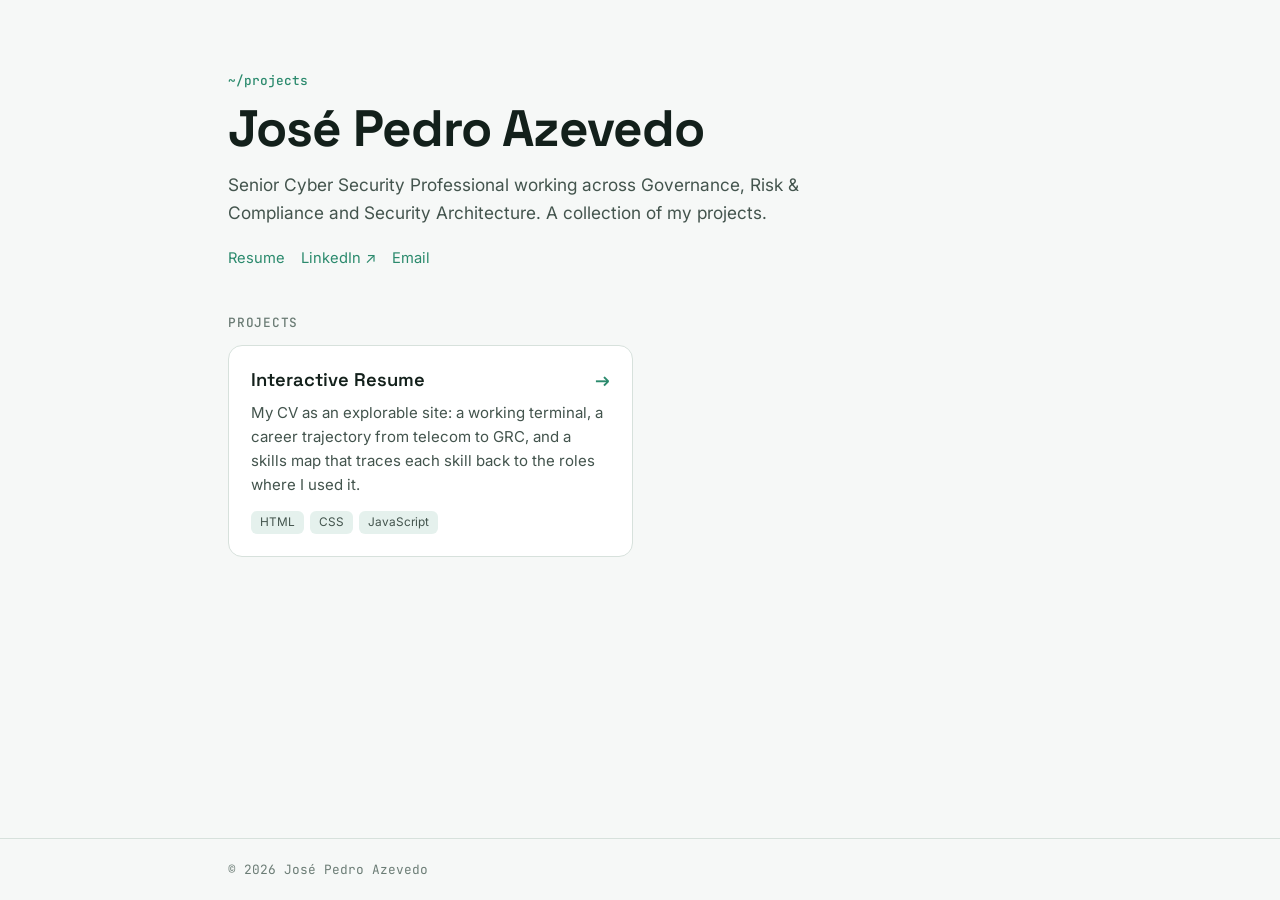
==== commit 29879150: "Restructure as portfolio: landing page at root, resume in resume/" ====
--- a/index.html
+++ b/index.html
@@ -3,204 +3,94 @@
 <head>
   <meta charset="utf-8">
   <meta name="viewport" content="width=device-width, initial-scale=1">
-  <title>José Pedro Azevedo · Cyber Security</title>
-  <meta name="description" content="José Pedro Azevedo – Senior Cyber Security Professional specialising in Governance, Risk & Compliance, Security Architecture and cross-functional delivery.">
+  <title>José Pedro Azevedo · Projects</title>
+  <meta name="description" content="Portfolio of José Pedro Azevedo, Senior Cyber Security Professional.">
   <link rel="icon" href="data:image/svg+xml,%3Csvg xmlns='http://www.w3.org/2000/svg' viewBox='0 0 32 32'%3E%3Cpath d='M16 2 4 7v8c0 7.5 5 13.5 12 15 7-1.5 12-7.5 12-15V7z' fill='%233b9e80'/%3E%3Cpath d='m11 16 3.5 3.5L21 13' stroke='%23fff' stroke-width='2.5' fill='none' stroke-linecap='round' stroke-linejoin='round'/%3E%3C/svg%3E">
   <link rel="preconnect" href="https://fonts.googleapis.com">
   <link rel="preconnect" href="https://fonts.gstatic.com" crossorigin>
-  <link href="https://fonts.googleapis.com/css2?family=Inter:wght@400;500;600;700&family=JetBrains+Mono:wght@400;500;700&family=Space+Grotesk:wght@500;600;700&display=swap" rel="stylesheet">
-  <link rel="stylesheet" href="css/styles.css">
-  <script>
-    // Apply saved theme before paint to avoid a flash
-    try { const t = localStorage.getItem("theme"); if (t) document.documentElement.dataset.theme = t; } catch (e) {}
-  </script>
+  <link href="https://fonts.googleapis.com/css2?family=Inter:wght@400;500;600&family=JetBrains+Mono:wght@400;500&family=Space+Grotesk:wght@600;700&display=swap" rel="stylesheet">
+  <style>
+    :root {
+      --bg: #f6f8f7; --surface: #fff; --border: #d7e1dc; --text: #13201b; --text-2: #43544d; --muted: #6b7c75;
+      --accent: #2b8a6d; --accent-soft: rgba(43,138,109,.12);
+      color-scheme: light;
+    }
+    @media (prefers-color-scheme: dark) {
+      :root:not([data-theme="light"]) {
+        --bg: #0a100e; --surface: #121c19; --border: #22332d; --text: #e6f0ec; --text-2: #b3c4bd; --muted: #7d918a;
+        --accent: #4cc497; --accent-soft: rgba(76,196,151,.12); color-scheme: dark;
+      }
+    }
+    :root[data-theme="dark"] {
+      --bg: #0a100e; --surface: #121c19; --border: #22332d; --text: #e6f0ec; --text-2: #b3c4bd; --muted: #7d918a;
+      --accent: #4cc497; --accent-soft: rgba(76,196,151,.12); color-scheme: dark;
+    }
+    * { box-sizing: border-box; }
+    body { margin: 0; min-height: 100vh; background: var(--bg); color: var(--text); font: 16px/1.6 "Inter", system-ui, sans-serif; -webkit-font-smoothing: antialiased; display: flex; flex-direction: column; }
+    .wrap { width: 100%; max-width: 880px; margin: 0 auto; padding: 0 16px; }
+    @media (min-width: 640px) { .wrap { padding: 0 28px; } }
+    header.wrap { padding-top: 72px; padding-bottom: 44px; }
+    .kicker { font: 500 .8rem "JetBrains Mono", monospace; color: var(--accent); margin: 0 0 12px; }
+    h1 { font: 700 clamp(2.2rem, 6vw, 3.2rem)/1.1 "Space Grotesk", sans-serif; letter-spacing: -.02em; margin: 0; }
+    .lede { color: var(--text-2); font-size: 1.08rem; margin: 14px 0 0; max-width: 56ch; }
+    .links { display: flex; flex-wrap: wrap; gap: 16px; margin-top: 20px; font-size: .92rem; }
+    a { color: var(--accent); text-decoration: none; }
+    a:hover { text-decoration: underline; }
+    main.wrap { flex: 1; padding-bottom: 72px; }
+    h2 { font: 500 .8rem "JetBrains Mono", monospace; color: var(--muted); text-transform: uppercase; letter-spacing: .06em; margin: 0 0 14px; }
+    .grid { display: grid; gap: 14px; }
+    @media (min-width: 720px) { .grid { grid-template-columns: 1fr 1fr; } }
+    .card { display: flex; flex-direction: column; gap: 10px; padding: 22px; border-radius: 14px; background: var(--surface); border: 1px solid var(--border); color: var(--text); transition: border-color .15s, transform .15s; }
+    .card:hover { border-color: var(--accent); transform: translateY(-2px); text-decoration: none; }
+    .card h3 { font: 600 1.15rem "Space Grotesk", sans-serif; margin: 0; display: flex; justify-content: space-between; gap: 12px; }
+    .card h3 span { color: var(--accent); }
+    .card p { margin: 0; color: var(--text-2); font-size: .94rem; }
+    .tags { display: flex; flex-wrap: wrap; gap: 6px; margin-top: auto; padding-top: 4px; }
+    .tags span { font-size: .74rem; padding: 2px 9px; border-radius: 6px; background: var(--accent-soft); color: var(--text-2); }
+    footer { border-top: 1px solid var(--border); padding: 22px 0; font: .8rem "JetBrains Mono", monospace; color: var(--muted); }
+    :focus-visible { outline: 2px solid var(--accent); outline-offset: 2px; border-radius: 6px; }
+    @media (prefers-reduced-motion: reduce) { * { transition: none !important; } }
+  </style>
 </head>
 <body>
-  <a class="skip-link" href="#main">Skip to content</a>
-
-  <header class="nav" id="top">
-    <div class="container nav-inner">
-      <a class="brand" href="#top" aria-label="Back to top">
-        <span class="brand-mark" aria-hidden="true">JPA</span>
-        <span class="brand-text">José Pedro Azevedo</span>
-      </a>
-      <nav aria-label="Sections">
-        <ul class="nav-links">
-          <li><a href="#about">About</a></li>
-          <li><a href="#experience">Experience</a></li>
-          <li><a href="#skills">Skills</a></li>
-          <li><a href="#education">Education</a></li>
-          <li><a href="#contact">Contact</a></li>
-        </ul>
-      </nav>
-      <div class="nav-actions">
-        <button class="icon-btn" id="theme-toggle" type="button" aria-label="Toggle light and dark theme">
-          <svg class="i-sun" viewBox="0 0 24 24" aria-hidden="true"><circle cx="12" cy="12" r="4"/><path d="M12 2v2M12 20v2M4.9 4.9l1.4 1.4M17.7 17.7l1.4 1.4M2 12h2M20 12h2M4.9 19.1l1.4-1.4M17.7 6.3l1.4-1.4"/></svg>
-          <svg class="i-moon" viewBox="0 0 24 24" aria-hidden="true"><path d="M21 12.8A9 9 0 1 1 11.2 3a7 7 0 0 0 9.8 9.8z"/></svg>
-        </button>
-        <a class="btn btn-small" id="cv-download" href="#" download>
-          <svg viewBox="0 0 24 24" aria-hidden="true"><path d="M12 3v12m0 0-4-4m4 4 4-4M5 21h14"/></svg>
-          <span>CV</span>
-        </a>
-      </div>
+  <header class="wrap">
+    <p class="kicker">~/projects</p>
+    <h1>José Pedro Azevedo</h1>
+    <p class="lede">Senior Cyber Security Professional working across Governance, Risk &amp; Compliance and Security Architecture. A collection of my projects.</p>
+    <div class="links">
+      <a href="resume/">Resume</a>
+      <a href="https://www.linkedin.com/in/jos%C3%A9-pedro-azevedo/" target="_blank" rel="noopener">LinkedIn ↗</a>
+      <a href="mailto:silvaze.jp@gmail.com">Email</a>
     </div>
   </header>
 
-  <main id="main">
-    <!-- HERO -->
-    <section class="hero">
-      <div class="grid-bg" aria-hidden="true"></div>
-      <div class="container hero-inner">
-        <div class="hero-copy">
-          <p class="eyebrow"><span class="status-dot" aria-hidden="true"></span><span id="hero-title"></span></p>
-          <h1 id="hero-name"></h1>
-          <p class="hero-roles mono" aria-live="polite">
-            <span class="prompt" aria-hidden="true">&gt;</span>
-            <span id="typed-role"></span><span class="caret" aria-hidden="true"></span>
-          </p>
-          <p class="hero-lede" id="hero-lede"></p>
-          <div class="hero-ctas">
-            <a class="btn" href="#experience">Explore my career</a>
-            <a class="btn btn-ghost" href="#contact">Get in touch</a>
-          </div>
-        </div>
-
-        <div class="terminal" id="terminal" aria-label="Interactive resume terminal">
-          <div class="terminal-bar">
-            <span class="dot red"></span><span class="dot amber"></span><span class="dot green"></span>
-            <span class="terminal-title mono">jose@resume: ~</span>
-          </div>
-          <div class="terminal-body mono" id="terminal-body" tabindex="0">
-            <div id="terminal-output" aria-live="polite"></div>
-            <form class="terminal-input-row" id="terminal-form" autocomplete="off">
-              <label class="prompt" for="terminal-input">jose@resume:~$</label>
-              <input id="terminal-input" type="text" spellcheck="false" autocapitalize="off" aria-label="Terminal command">
-            </form>
-          </div>
-          <div class="terminal-hints" id="terminal-hints" aria-label="Suggested commands"></div>
-        </div>
-      </div>
-
-      <div class="container">
-        <dl class="stats" id="stats"></dl>
-      </div>
-    </section>
-
-    <!-- ABOUT -->
-    <section class="section" id="about">
-      <div class="container">
-        <header class="section-head reveal">
-          <p class="section-kicker mono">01 · whoami</p>
-          <h2>About me</h2>
-        </header>
-        <div class="about-grid">
-          <div class="about-text reveal" id="about-text"></div>
-          <div class="pillars" id="pillars"></div>
-        </div>
-      </div>
-    </section>
-
-    <!-- EXPERIENCE -->
-    <section class="section section-alt" id="experience">
-      <div class="container">
-        <header class="section-head reveal">
-          <p class="section-kicker mono">02 · career --trace</p>
-          <h2>From network engineering to security governance</h2>
-          <p class="section-sub">Each phase built on the one before. Click a phase to filter the timeline.</p>
-        </header>
-
-        <div class="trajectory reveal" id="trajectory">
-          <div class="trajectory-track" id="trajectory-track"></div>
-          <div class="trajectory-axis mono" id="trajectory-axis"></div>
-          <div class="phase-filters" id="phase-filters" role="toolbar" aria-label="Filter by career phase"></div>
-        </div>
-
-        <div class="skill-banner" id="skill-banner" hidden>
-          <span>Showing roles that used <strong id="skill-banner-name"></strong></span>
-          <button type="button" class="link-btn" id="skill-banner-clear">Clear</button>
-        </div>
-
-        <ol class="timeline" id="timeline"></ol>
-      </div>
-    </section>
-
-    <!-- SKILLS -->
-    <section class="section" id="skills">
-      <div class="container">
-        <header class="section-head reveal">
-          <p class="section-kicker mono">03 · skills --map</p>
-          <h2>Skills explorer</h2>
-          <p class="section-sub">Pick a skill to see where I applied it.</p>
-        </header>
-
-        <div class="skills-layout">
-          <div class="skill-tabs" id="skill-tabs" role="tablist" aria-label="Skill categories"></div>
-          <div class="skill-panel">
-            <div class="skill-chips" id="skill-chips" role="tabpanel"></div>
-            <aside class="skill-detail" id="skill-detail" aria-live="polite"></aside>
-          </div>
-        </div>
-
-        <div class="frameworks reveal" aria-label="Frameworks">
-          <span class="mono muted">frameworks:</span>
-          <span class="fw">NIST</span><span class="fw">ISO 27001</span><span class="fw">DORA</span>
-        </div>
-      </div>
-    </section>
-
-    <!-- EDUCATION + LANGUAGES -->
-    <section class="section section-alt" id="education">
-      <div class="container">
-        <header class="section-head reveal">
-          <p class="section-kicker mono">04 · background</p>
-          <h2>Education &amp; languages</h2>
-        </header>
-        <div class="edu-grid">
-          <article class="card edu-card reveal" id="edu-card"></article>
-          <article class="card reveal">
-            <h3>Languages</h3>
-            <div id="languages"></div>
-            <p class="cefr-note muted">CEFR scale: A1–A2 basic · B1–B2 independent · C1–C2 proficient</p>
-          </article>
-        </div>
-        <div class="soft-grid" id="soft-skills"></div>
-      </div>
-    </section>
-
-    <!-- CONTACT -->
-    <section class="section contact" id="contact">
-      <div class="container contact-inner reveal">
-        <p class="section-kicker mono">05 · connect</p>
-        <h2>Let's talk security</h2>
-        <p class="section-sub">Open to conversations about GRC, security architecture and security programs.</p>
-        <div class="contact-actions">
-          <button type="button" class="contact-card" id="copy-email">
-            <svg viewBox="0 0 24 24" aria-hidden="true"><rect x="3" y="5" width="18" height="14" rx="2"/><path d="m3 7 9 6 9-6"/></svg>
-            <span><span class="contact-label">Email</span><span class="contact-value" id="email-value"></span></span>
-            <span class="contact-hint mono" id="copy-hint">copy</span>
-          </button>
-          <a class="contact-card" id="linkedin-link" target="_blank" rel="noopener">
-            <svg viewBox="0 0 24 24" aria-hidden="true"><rect x="3" y="3" width="18" height="18" rx="3"/><path d="M8 10v7M8 7v.01M12 17v-4a2 2 0 0 1 4 0v4M12 10v7"/></svg>
-            <span><span class="contact-label">LinkedIn</span><span class="contact-value">José Pedro Azevedo</span></span>
-            <span class="contact-hint mono">open ↗</span>
-          </a>
-          <div class="contact-card static">
-            <svg viewBox="0 0 24 24" aria-hidden="true"><path d="M12 21s-7-6.2-7-11a7 7 0 0 1 14 0c0 4.8-7 11-7 11z"/><circle cx="12" cy="10" r="2.5"/></svg>
-            <span><span class="contact-label">Based in</span><span class="contact-value" id="location-value"></span></span>
-          </div>
-        </div>
-      </div>
-    </section>
+  <main class="wrap">
+    <h2>Projects</h2>
+    <div class="grid" id="projects"></div>
   </main>
 
-  <footer class="footer">
-    <div class="container footer-inner mono">
-      <span>© <span id="year"></span> José Pedro Azevedo</span>
-      <span class="muted">Tip: try typing <kbd>scan</kbd> in the terminal.</span>
-    </div>
+  <footer>
+    <div class="wrap">© <span id="year"></span> José Pedro Azevedo</div>
   </footer>
 
-  <script src="js/data.js"></script>
-  <script src="js/app.js"></script>
+  <script>
+    // Add new projects here. `path` is the project's subfolder in this repo.
+    const PROJECTS = [
+      {
+        path: "resume/",
+        title: "Interactive Resume",
+        description: "My CV as an explorable site: a working terminal, a career trajectory from telecom to GRC, and a skills map that traces each skill back to the roles where I used it.",
+        tags: ["HTML", "CSS", "JavaScript"],
+      },
+    ];
+    const esc = (s) => String(s).replace(/[&<>"']/g, (c) => ({ "&": "&amp;", "<": "&lt;", ">": "&gt;", '"': "&quot;", "'": "&#39;" }[c]));
+    document.getElementById("projects").innerHTML = PROJECTS.map((p) => `
+      <a class="card" href="${esc(p.path)}">
+        <h3>${esc(p.title)}<span aria-hidden="true">→</span></h3>
+        <p>${esc(p.description)}</p>
+        <div class="tags">${p.tags.map((t) => `<span>${esc(t)}</span>`).join("")}</div>
+      </a>`).join("");
+    document.getElementById("year").textContent = new Date().getFullYear();
+  </script>
 </body>
 </html>
